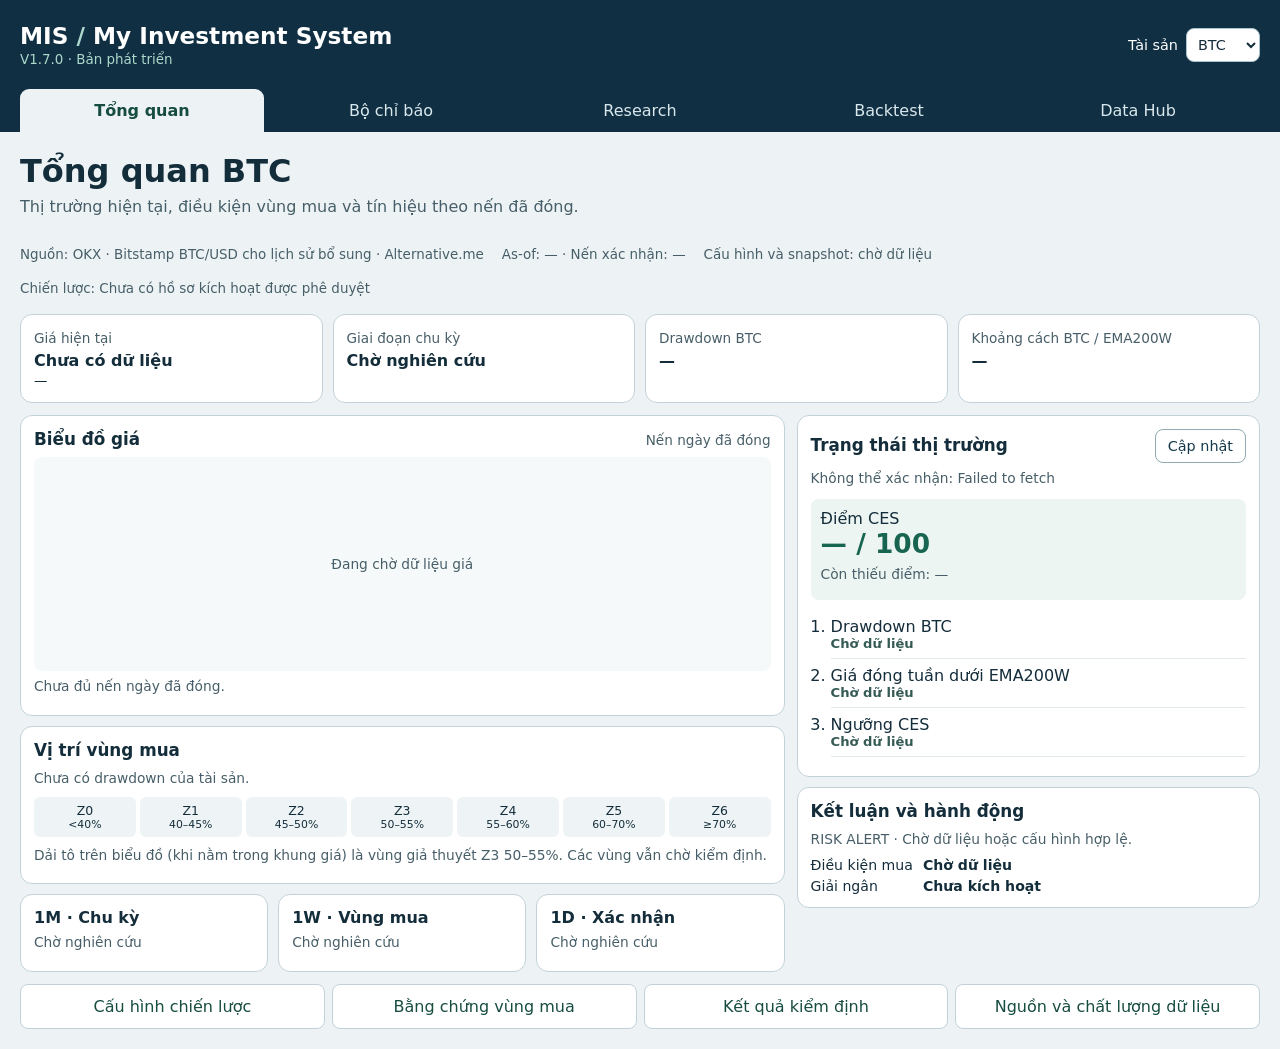
==== index.html @ e34d76cf "Verify shared research snapshot parity and indicator detail rendering" ====
<!doctype html>
<html lang="vi">
<head>
  <meta charset="utf-8">
  <meta name="viewport" content="width=device-width, initial-scale=1">
  <meta name="theme-color" content="#102f43">
  <title>MIS – My Investment System</title>
  <link rel="icon" href="./icon.svg">
  <link rel="manifest" href="./manifest.webmanifest">
  <link rel="stylesheet" href="./mis_workspace.css">
  <script defer src="./ces_engine.js"></script>
  <script defer src="./ces_config.js"></script>
  <script defer src="./ces_dynamic.js"></script>
  <script defer src="./ces_shared.js"></script>
  <script defer src="./ces_auto_core.js"></script>
  <script defer src="./ces_library.js"></script>
  <script defer src="./ces_optimizer_data.js"></script>
  <script defer src="./mis_overview.js"></script>
  <script defer src="./mis_workspace.js"></script>
</head>
<body>
  <header class="header">
    <div class="masthead">
      <div><div class="brand">MIS <span> / </span> My Investment System</div><div class="version">V1.7.0 · Bản phát triển</div></div>
      <label class="asset">Tài sản <select id="workspace-asset" aria-label="Tài sản">
        <option>BTC</option><option>ETH</option><option>BNB</option><option>SOL</option>
        <option>LINK</option><option>AVAX</option><option>SUI</option><option>OKB</option>
      </select></label>
    </div>
    <nav aria-label="Điều hướng chính" id="workspace-nav">
      <a href="#overview">Tổng quan</a><a href="#indicators">Bộ chỉ báo</a>
      <a href="#research">Research</a><a href="#backtest">Backtest</a><a href="#data">Data Hub</a>
    </nav>
  </header>
  <main>
    <div class="section-head">
      <div><h1 id="workspace-title"></h1><p id="workspace-description"></p></div>
      <div id="workspace-tools" aria-label="Công cụ của màn hình"></div>
    </div>
    <section id="workspace-library" aria-label="Thư viện cấu hình" hidden>
      <h2>Cấu hình nghiên cứu</h2>
      <p id="workspace-config"></p>
      <p id="workspace-config-id"></p>
      <h3>Bộ lọc bắt buộc</h3>
      <ul id="workspace-config-gates"></ul>
      <h3>Chỉ báo có trọng số</h3>
      <p id="workspace-weight"></p>
      <table class="indicator-table" id="workspace-indicator-table">
        <thead><tr><th scope="col">Chỉ báo</th><th scope="col">Khung</th><th scope="col">Tham số</th><th scope="col">Trọng số</th><th scope="col">Trạng thái</th></tr></thead>
        <tbody></tbody>
      </table>
      <h3>Ứng viên đối chứng</h3>
      <ul id="workspace-candidates"></ul>
    </section>
    <section id="workspace-overview" aria-label="Theo dõi thị trường">
      <div class="overview-meta">
        <p id="overview-source">Nguồn: OKX · Bitstamp BTC/USD cho lịch sử bổ sung · Alternative.me</p>
        <p id="overview-asof">As-of: — · Nến xác nhận: —</p>
        <p id="overview-identity">Cấu hình và snapshot: chờ dữ liệu</p>
        <p id="overview-approval">Chiến lược: Chưa có hồ sơ kích hoạt được phê duyệt</p>
      </div>
      <div class="overview-metrics" aria-label="Chỉ số thị trường">
        <article><span>Giá hiện tại</span><strong id="overview-price">Chưa có dữ liệu</strong><small id="overview-price-time">—</small></article>
        <article><span>Giai đoạn chu kỳ</span><strong>Chờ nghiên cứu</strong></article>
        <article><span>Drawdown BTC</span><strong id="overview-dd">—</strong></article>
        <article><span id="overview-ema-label">Khoảng cách BTC / EMA200W</span><strong id="overview-ema">—</strong></article>
      </div>
      <div class="overview-layout">
        <div class="overview-column">
          <section class="overview-card" aria-labelledby="chart-title">
            <div class="overview-card-head"><h2 id="chart-title">Biểu đồ giá</h2><span>Nến ngày đã đóng</span></div>
            <div class="overview-plot">
              <canvas id="overview-chart" role="img" aria-label="Biểu đồ giá đóng ngày"></canvas>
              <p id="overview-chart-empty">Đang chờ dữ liệu giá</p>
            </div>
            <p id="overview-chart-range">—</p>
          </section>
          <section class="overview-card" aria-labelledby="zone-title">
            <h2 id="zone-title">Vị trí vùng mua</h2>
            <p id="overview-zone">Chưa có drawdown của tài sản.</p>
            <ol class="overview-zones" aria-label="Các vùng drawdown giả thuyết">
              <li>Z0 <small>&lt;40%</small></li><li>Z1 <small>40–45%</small></li>
              <li>Z2 <small>45–50%</small></li><li>Z3 <small>50–55%</small></li>
              <li>Z4 <small>55–60%</small></li><li>Z5 <small>60–70%</small></li><li>Z6 <small>≥70%</small></li>
            </ol>
            <p>Dải tô trên biểu đồ (khi nằm trong khung giá) là vùng giả thuyết Z3 50–55%. Các vùng vẫn chờ kiểm định.</p>
          </section>
          <section class="overview-frames" aria-label="Nghiên cứu đa khung">
            <article><strong>1M · Chu kỳ</strong><p>Chờ nghiên cứu</p></article>
            <article><strong>1W · Vùng mua</strong><p>Chờ nghiên cứu</p></article>
            <article><strong>1D · Xác nhận</strong><p>Chờ nghiên cứu</p></article>
          </section>
        </div>
        <div class="overview-column">
          <section class="overview-card" aria-labelledby="signal-title">
            <div class="overview-card-head"><h2 id="signal-title">Trạng thái thị trường</h2><button id="overview-refresh" type="button">Cập nhật</button></div>
            <p id="overview-status" role="status">Đang chờ dữ liệu</p>
            <div class="overview-score"><span>Điểm CES</span><strong id="overview-score">— / 100</strong><p id="overview-gap">Còn thiếu điểm: —</p></div>
            <ol id="overview-gates" class="overview-gates">
              <li>Drawdown BTC <strong id="overview-gate-dd">Chờ dữ liệu</strong></li>
              <li>Giá đóng tuần dưới EMA200W <strong id="overview-gate-ema">Chờ dữ liệu</strong></li>
              <li>Ngưỡng CES <strong id="overview-gate-score">Chờ dữ liệu</strong></li>
            </ol>
          </section>
          <section class="overview-card" aria-labelledby="decision-title">
            <h2 id="decision-title">Kết luận và hành động</h2>
            <p id="overview-decision">WAIT · Chờ dữ liệu đã xác nhận.</p>
            <dl class="overview-decision"><dt>Điều kiện mua</dt><dd id="overview-eligibility">Chờ dữ liệu</dd><dt>Giải ngân</dt><dd>Chưa kích hoạt</dd></dl>
          </section>
        </div>
      </div>
      <nav class="overview-evidence" aria-label="Bằng chứng">
        <a href="#indicators">Cấu hình chiến lược</a><a href="#research">Bằng chứng vùng mua</a>
        <a href="#backtest">Kết quả kiểm định</a><a href="#data">Nguồn và chất lượng dữ liệu</a>
      </nav>
    </section>
    <section id="workspace-research" class="overview-card" hidden>
      <h2>Bằng chứng vùng mua</h2>
      <dl class="workspace-summary">
        <div><dt>Số mẫu / chu kỳ độc lập</dt><dd>Chờ nghiên cứu</dd></div>
        <div><dt>Lợi nhuận trung vị 3 / 6 / 12 / 24 tháng</dt><dd>Chờ nghiên cứu</dd></div>
        <div><dt>MAE / thời gian phục hồi</dt><dd>Chờ nghiên cứu</dd></div>
        <div><dt>Ngoài mẫu (OOS)</dt><dd>Chờ kiểm định vùng mua</dd></div>
        <div><dt>1M · 1W · 1D</dt><dd>Chờ nghiên cứu</dd></div>
      </dl>
      <details id="workspace-history"><summary>Chi tiết Historical Research</summary></details>
    </section>
    <section id="workspace-data" class="overview-card" hidden>
      <h2>Độ phủ và chất lượng dữ liệu</h2>
      <dl class="workspace-summary">
        <div><dt>Tài sản đang xem</dt><dd id="data-asset">—</dd></div>
        <div><dt>Nguồn đang kiểm tra</dt><dd id="data-source">—</dd></div>
        <div><dt>Phạm vi nến</dt><dd id="data-range">Chưa có dữ liệu</dd></div>
        <div><dt>Nến cuối UTC</dt><dd id="data-last">Chưa có dữ liệu</dd></div>
        <div><dt>Chất lượng</dt><dd id="data-quality">Chưa kiểm toán</dd></div>
        <div><dt>Warmup EMA200W</dt><dd id="data-warmup">Chưa kiểm tra</dd></div>
      </dl>
    </section>
    <div id="workspace-frames"></div>
    <noscript>Bật JavaScript để sử dụng MIS.</noscript>
  </main>
</body>
</html>
---- mis_workspace.css ----
:root{font:16px system-ui,sans-serif;color:#142d3b;background:#edf3f5;color-scheme:light}
*{box-sizing:border-box}body{margin:0}
.header{background:#102f43;color:#fff;padding:0 max(20px,calc((100vw - 1280px)/2))}
.masthead{display:flex;align-items:center;justify-content:space-between;gap:16px;padding:22px 0}
.brand{font-weight:750;font-size:clamp(1rem,3vw,1.45rem)}.brand span,.version{color:#abd8cb}.version{font-size:.84rem;margin-top:3px}
.asset{display:flex;align-items:center;gap:8px;font-size:.9rem;white-space:nowrap}.asset select{font:inherit;border:1px solid #abc3ce;border-radius:8px;padding:7px;background:#fff;color:#142d3b}
nav{display:grid;grid-template-columns:repeat(5,1fr);gap:5px}
nav a{color:#d9e8ec;padding:12px 4px;text-align:center;text-decoration:none;font-size:clamp(.75rem,2.7vw,1rem);border-radius:9px 9px 0 0}
nav a[aria-current=page]{background:#edf3f5;color:#174c40;font-weight:750}
main{max-width:1320px;margin:auto;padding:20px}
.section-head{display:flex;justify-content:space-between;align-items:flex-end;gap:12px;margin-bottom:16px}
h1{margin:0;font-size:clamp(1.45rem,4vw,2rem)}h2{font-size:1.05rem}p{margin:5px 0;line-height:1.5;color:#475e68}
#workspace-tools{display:flex;gap:6px;flex-wrap:wrap}button{font:inherit;font-size:.9rem;padding:8px 12px;border-radius:8px;border:1px solid #91aab1;background:#fff;color:#14394c;cursor:pointer}
button[aria-pressed=true]{color:#fff;background:#176450;border-color:#176450}
iframe{display:block;width:100%;border:1px solid #c2d2d8;border-radius:14px;background:#fff}
#workspace-library{border:1px solid #c2d2d8;border-radius:14px;background:#fff;padding:16px}
#workspace-candidates{display:grid;grid-template-columns:repeat(auto-fit,minmax(min(100%,220px),1fr));gap:10px}
article{padding:12px;border:1px solid #ccdce0;border-radius:10px;background:#f5f9fa}
[hidden]{display:none!important}:focus-visible{outline:3px solid #dd9a2d;outline-offset:2px}
@media(max-width:600px){main{padding:14px 10px}.header{padding:0 10px}.section-head{align-items:flex-start;flex-direction:column}.asset{gap:4px}}
iframe{min-height:0;vertical-align:top}
#workspace-overview .card{background:#fff;border:1px solid #c2d2d8;border-radius:14px;padding:16px;margin:12px 0}
#workspace-overview .grid{display:grid;grid-template-columns:repeat(auto-fit,minmax(145px,1fr));gap:10px}
#workspace-overview .grid:has(> label[hidden]){display:none}
#workspace-overview .metric{background:#edf3f5;border-radius:10px;padding:12px}
#workspace-overview .metric strong{display:block;font-size:1.35rem}
#workspace-overview .mini{font-size:.85rem;color:#475e68}
#workspace-overview .scroll{overflow-x:auto}
#workspace-overview table{width:100%;min-width:450px;text-align:left;border-collapse:collapse}
#workspace-overview th,#workspace-overview td{padding:8px;border-bottom:1px solid #d5e1e5}
#workspace-overview .feargauge{max-width:280px;text-align:center}
#workspace-overview .feargauge svg{width:100%;height:auto}
#workspace-chart>summary{cursor:pointer;padding:12px 0;font-weight:650}

.overview-meta{display:flex;flex-wrap:wrap;gap:4px 18px;margin-bottom:10px;font-size:.84rem}
.overview-metrics,.overview-frames{display:grid;gap:10px;grid-template-columns:repeat(4,minmax(0,1fr))}
.overview-metrics article,.overview-frames article,.overview-card{background:#fff;border:1px solid #c2d2d8;border-radius:12px;padding:13px}
.overview-metrics span,.overview-card-head span{color:#475e68;font-size:.85rem}.overview-metrics strong{display:block;margin-top:4px}
.overview-layout{display:grid;grid-template-columns:minmax(0,1.65fr) minmax(0,1fr);gap:12px;margin:12px 0}
.overview-column{display:grid;align-content:start;gap:10px;min-width:0}.overview-card h2{margin:0 0 8px}
.overview-card-head{display:flex;justify-content:space-between;align-items:baseline;gap:8px}
.overview-plot{position:relative;height:214px;background:#f5f9fa;border-radius:8px}
.overview-plot canvas{display:block;width:100%;height:100%}
#overview-chart-empty{position:absolute;inset:0;display:grid;place-items:center}
#overview-chart-range,.overview-card p,.overview-frames p{font-size:.86rem}
.overview-zones{display:grid;grid-template-columns:repeat(7,minmax(0,1fr));gap:4px;list-style:none;padding:0;margin:8px 0}
.overview-zones li{background:#eef4f5;border-radius:6px;text-align:center;padding:6px 2px;font-size:.78rem}
.overview-zones small{display:block;font-size:.68rem}
.overview-zones li[aria-current]{background:#176450;color:white}
.overview-frames{grid-template-columns:repeat(3,minmax(0,1fr))}
.overview-score{background:#edf5f2;border-radius:8px;padding:10px;margin:10px 0}
.overview-score strong{display:block;color:#176450;font-size:1.65rem}
.overview-gates{padding-left:20px;margin:6px 0}.overview-gates li{padding:7px 0;border-bottom:1px solid #e2e9eb}
.overview-gates strong{display:block;font-size:.82rem;color:#365b55}
.overview-decision{display:grid;grid-template-columns:auto 1fr;gap:5px 10px;margin:8px 0 0;font-size:.88rem}
.overview-decision dd{margin:0;font-weight:650}
.overview-evidence{display:grid;grid-template-columns:repeat(4,minmax(0,1fr));gap:7px}
.overview-evidence a{border:1px solid #c2d2d8;background:#fff;color:#174c40;border-radius:8px}
@media(max-width:720px){.overview-layout{grid-template-columns:1fr}.overview-metrics,.overview-evidence{grid-template-columns:repeat(2,minmax(0,1fr))}.overview-plot{height:180px}}

.workspace-summary{display:grid;grid-template-columns:repeat(auto-fit,minmax(min(100%,185px),1fr));gap:6px;margin:0 0 12px}
.workspace-summary div{background:#edf3f5;padding:9px;border-radius:8px}
.workspace-summary dt{font-size:.83rem;color:#475e68}.workspace-summary dd{margin:4px 0 0;font-weight:650}
#workspace-history>summary,#workspace-library summary{cursor:pointer;padding:8px 0;font-weight:650}

.indicator-table{width:100%;border-collapse:collapse;text-align:left;table-layout:fixed}
.indicator-table th,.indicator-table td{padding:8px;border-bottom:1px solid #d5e1e5;vertical-align:top;overflow-wrap:anywhere}
.indicator-table th:nth-child(3){width:34%}
.indicator-table details p{font-size:.82rem;overflow-wrap:anywhere}
#workspace-candidates{display:block;padding-left:1.3rem}
#workspace-candidates li{padding:6px 0}
@media(max-width:620px){
  .indicator-table,.indicator-table tbody,.indicator-table tr{display:block}
  .indicator-table thead{position:absolute;width:1px;height:1px;overflow:hidden;clip-path:inset(50%)}
  .indicator-table tr{border-bottom:1px solid #d5e1e5;padding:8px 0}
  .indicator-table td{display:grid;grid-template-columns:90px minmax(0,1fr);gap:8px;padding:3px 0;border:0}
  .indicator-table td::before{content:attr(data-label);color:#475e68;font-size:.8rem}
  .indicator-table td details{grid-column:2}
}
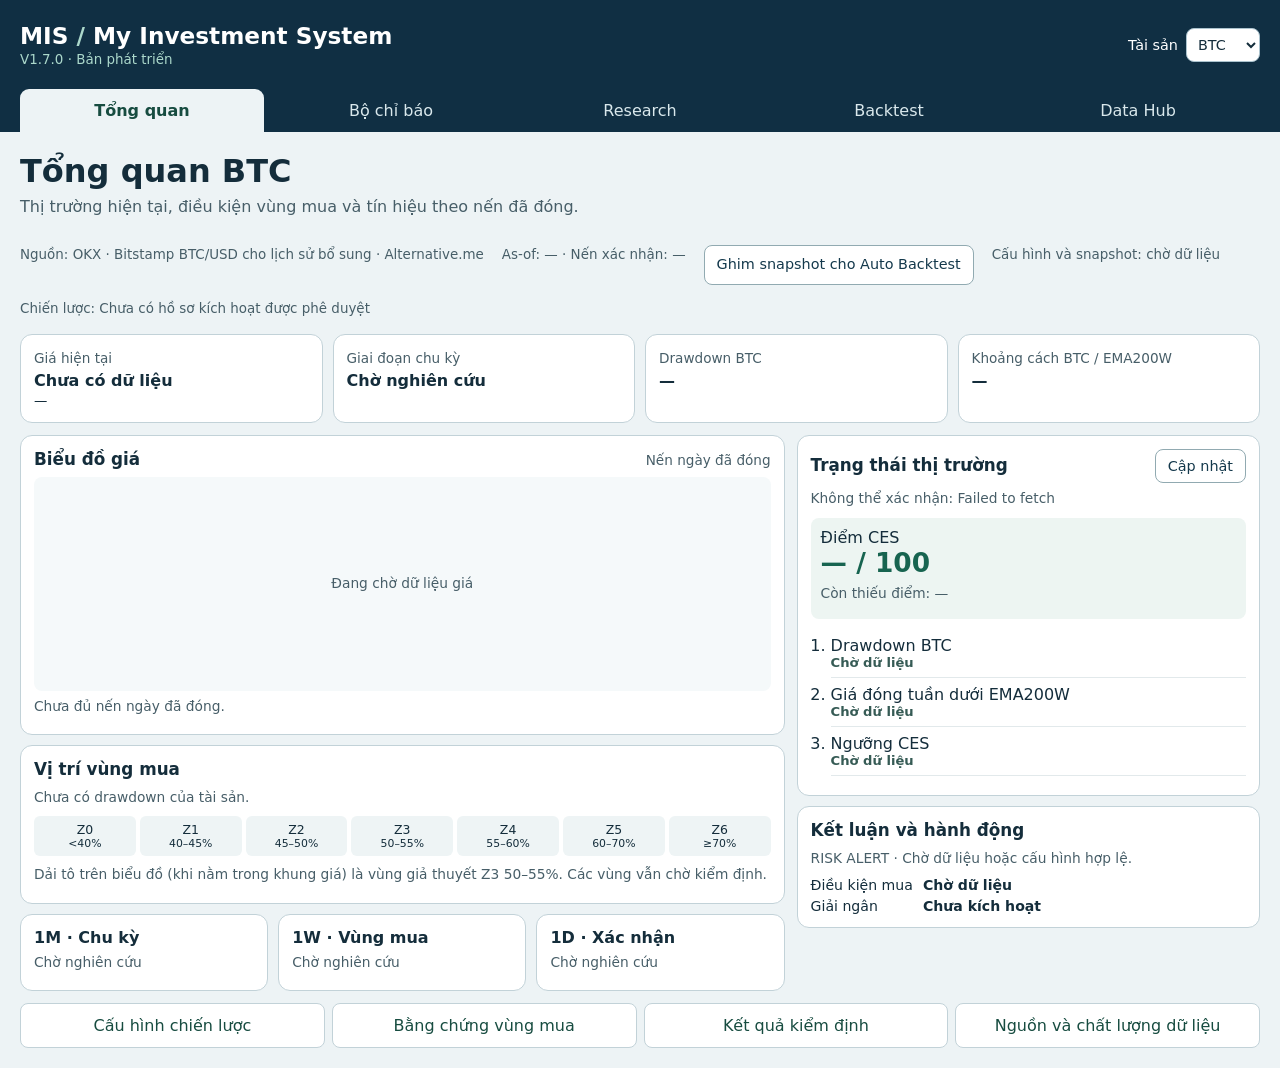
==== commit 49aed033: "Pin reusable research snapshots and isolate CDS output diagnostics" ====
--- a/index.html
+++ b/index.html
@@ -56,6 +56,7 @@
       <div class="overview-meta">
         <p id="overview-source">Nguồn: OKX · Bitstamp BTC/USD cho lịch sử bổ sung · Alternative.me</p>
         <p id="overview-asof">As-of: — · Nến xác nhận: —</p>
+        <p><button id="overview-pin" type="button" disabled>Ghim snapshot cho Auto Backtest</button> <span id="overview-pin-status" role="status"></span></p>
         <p id="overview-identity">Cấu hình và snapshot: chờ dữ liệu</p>
         <p id="overview-approval">Chiến lược: Chưa có hồ sơ kích hoạt được phê duyệt</p>
       </div>
--- a/mis_workspace.css
+++ b/mis_workspace.css
@@ -77,3 +77,6 @@
   .indicator-table td::before{content:attr(data-label);color:#475e68;font-size:.8rem}
   .indicator-table td details{grid-column:2}
 }
+.indicator-table dl{display:grid;gap:4px;margin:5px 0;font-size:.82rem}
+.indicator-table dt{font-weight:650}.indicator-table dd{margin:0 0 5px}
+.indicator-table pre{white-space:pre-wrap;overflow-wrap:anywhere}
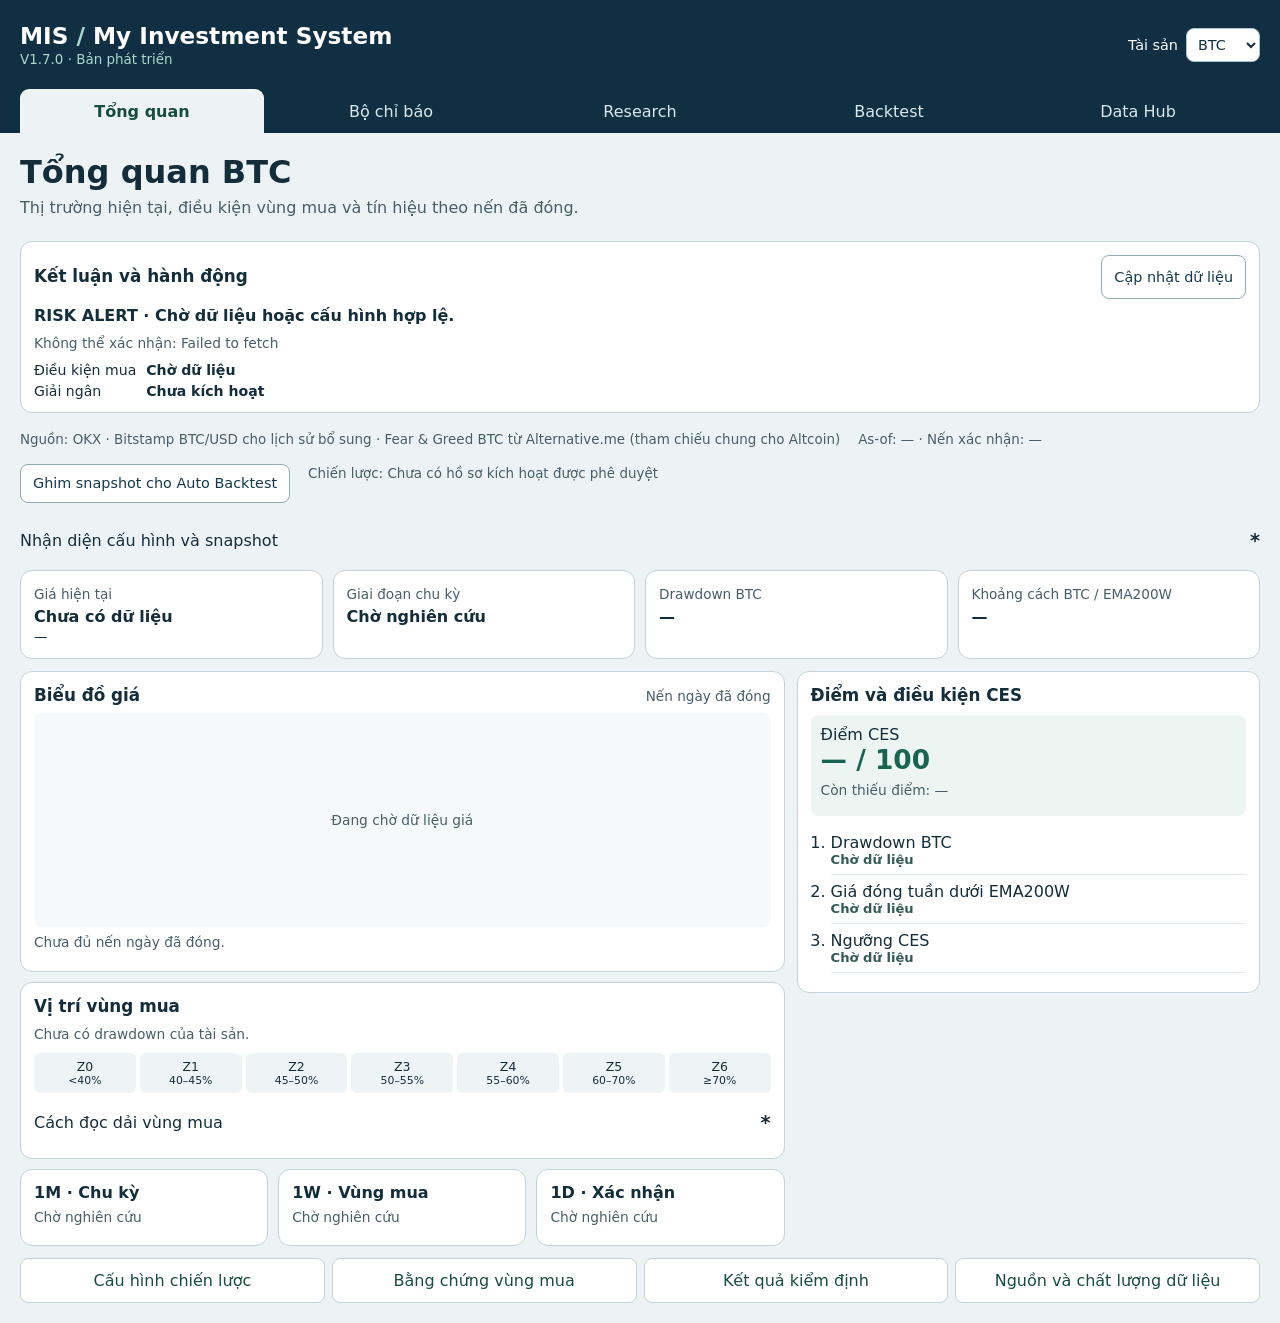
==== commit 2524806f: "Fix workspace disclosures and record QA pilot evidence" ====
--- a/index.html
+++ b/index.html
@@ -53,13 +53,28 @@
       <ul id="workspace-candidates"></ul>
     </section>
     <section id="workspace-overview" aria-label="Theo dõi thị trường">
+      <section class="overview-card overview-action" aria-labelledby="decision-title">
+        <div class="overview-card-head">
+          <h2 id="decision-title">Kết luận và hành động</h2>
+          <button id="overview-refresh" type="button">Cập nhật dữ liệu</button>
+        </div>
+        <p id="overview-decision" role="status">WAIT · Chờ dữ liệu đã xác nhận.</p>
+        <p id="overview-status">Đang chờ dữ liệu</p>
+        <dl class="overview-decision">
+          <dt>Điều kiện mua</dt><dd id="overview-eligibility">Chờ dữ liệu</dd>
+          <dt>Giải ngân</dt><dd>Chưa kích hoạt</dd>
+        </dl>
+      </section>
       <div class="overview-meta">
-        <p id="overview-source">Nguồn: OKX · Bitstamp BTC/USD cho lịch sử bổ sung · Alternative.me</p>
+        <p id="overview-source">Nguồn: OKX · Bitstamp BTC/USD cho lịch sử bổ sung · Fear &amp; Greed BTC từ Alternative.me (tham chiếu chung cho Altcoin)</p>
         <p id="overview-asof">As-of: — · Nến xác nhận: —</p>
         <p><button id="overview-pin" type="button" disabled>Ghim snapshot cho Auto Backtest</button> <span id="overview-pin-status" role="status"></span></p>
-        <p id="overview-identity">Cấu hình và snapshot: chờ dữ liệu</p>
         <p id="overview-approval">Chiến lược: Chưa có hồ sơ kích hoạt được phê duyệt</p>
       </div>
+      <details data-explanation>
+        <summary>Nhận diện cấu hình và snapshot</summary>
+        <p id="overview-identity">Cấu hình và snapshot: chờ dữ liệu</p>
+      </details>
       <div class="overview-metrics" aria-label="Chỉ số thị trường">
         <article><span>Giá hiện tại</span><strong id="overview-price">Chưa có dữ liệu</strong><small id="overview-price-time">—</small></article>
         <article><span>Giai đoạn chu kỳ</span><strong>Chờ nghiên cứu</strong></article>
@@ -84,7 +99,10 @@
               <li>Z2 <small>45–50%</small></li><li>Z3 <small>50–55%</small></li>
               <li>Z4 <small>55–60%</small></li><li>Z5 <small>60–70%</small></li><li>Z6 <small>≥70%</small></li>
             </ol>
-            <p>Dải tô trên biểu đồ (khi nằm trong khung giá) là vùng giả thuyết Z3 50–55%. Các vùng vẫn chờ kiểm định.</p>
+            <details data-explanation>
+              <summary>Cách đọc dải vùng mua</summary>
+              <p>Dải tô trên biểu đồ (khi nằm trong khung giá) là vùng giả thuyết Z3 50–55%. Các vùng vẫn chờ kiểm định.</p>
+            </details>
           </section>
           <section class="overview-frames" aria-label="Nghiên cứu đa khung">
             <article><strong>1M · Chu kỳ</strong><p>Chờ nghiên cứu</p></article>
@@ -94,19 +112,13 @@
         </div>
         <div class="overview-column">
           <section class="overview-card" aria-labelledby="signal-title">
-            <div class="overview-card-head"><h2 id="signal-title">Trạng thái thị trường</h2><button id="overview-refresh" type="button">Cập nhật</button></div>
-            <p id="overview-status" role="status">Đang chờ dữ liệu</p>
+            <h2 id="signal-title">Điểm và điều kiện CES</h2>
             <div class="overview-score"><span>Điểm CES</span><strong id="overview-score">— / 100</strong><p id="overview-gap">Còn thiếu điểm: —</p></div>
             <ol id="overview-gates" class="overview-gates">
               <li>Drawdown BTC <strong id="overview-gate-dd">Chờ dữ liệu</strong></li>
               <li>Giá đóng tuần dưới EMA200W <strong id="overview-gate-ema">Chờ dữ liệu</strong></li>
               <li>Ngưỡng CES <strong id="overview-gate-score">Chờ dữ liệu</strong></li>
             </ol>
-          </section>
-          <section class="overview-card" aria-labelledby="decision-title">
-            <h2 id="decision-title">Kết luận và hành động</h2>
-            <p id="overview-decision">WAIT · Chờ dữ liệu đã xác nhận.</p>
-            <dl class="overview-decision"><dt>Điều kiện mua</dt><dd id="overview-eligibility">Chờ dữ liệu</dd><dt>Giải ngân</dt><dd>Chưa kích hoạt</dd></dl>
           </section>
         </div>
       </div>
@@ -124,7 +136,11 @@
         <div><dt>Ngoài mẫu (OOS)</dt><dd>Chờ kiểm định vùng mua</dd></div>
         <div><dt>1M · 1W · 1D</dt><dd>Chờ nghiên cứu</dd></div>
       </dl>
-      <details id="workspace-history"><summary>Chi tiết Historical Research</summary></details>
+      <details data-explanation>
+        <summary>Phạm vi bằng chứng vùng mua</summary>
+        <p>Các chỉ số vùng mua chờ nghiên cứu. Historical Research kiểm tra ứng viên cố định và có phạm vi kết quả riêng.</p>
+      </details>
+      <details id="workspace-history"><summary>Mở Historical Research</summary></details>
     </section>
     <section id="workspace-data" class="overview-card" hidden>
       <h2>Độ phủ và chất lượng dữ liệu</h2>
--- a/mis_workspace.css
+++ b/mis_workspace.css
@@ -6,6 +6,7 @@
 .asset{display:flex;align-items:center;gap:8px;font-size:.9rem;white-space:nowrap}.asset select{font:inherit;border:1px solid #abc3ce;border-radius:8px;padding:7px;background:#fff;color:#142d3b}
 nav{display:grid;grid-template-columns:repeat(5,1fr);gap:5px}
 nav a{color:#d9e8ec;padding:12px 4px;text-align:center;text-decoration:none;font-size:clamp(.75rem,2.7vw,1rem);border-radius:9px 9px 0 0}
+#workspace-nav a{display:grid;place-items:center;min-height:44px}
 nav a[aria-current=page]{background:#edf3f5;color:#174c40;font-weight:750}
 main{max-width:1320px;margin:auto;padding:20px}
 .section-head{display:flex;justify-content:space-between;align-items:flex-end;gap:12px;margin-bottom:16px}
@@ -80,3 +81,11 @@
 .indicator-table dl{display:grid;gap:4px;margin:5px 0;font-size:.82rem}
 .indicator-table dt{font-weight:650}.indicator-table dd{margin:0 0 5px}
 .indicator-table pre{white-space:pre-wrap;overflow-wrap:anywhere}
+
+.overview-action{margin-bottom:12px}.overview-action #overview-decision{color:#142d3b;font-size:1rem;font-weight:750}
+.overview-action button{min-height:44px;flex-shrink:0}
+.mis-disclosure>summary{display:flex;align-items:center;justify-content:space-between;gap:8px;min-height:44px;cursor:pointer;list-style:none}
+.mis-disclosure>summary::-webkit-details-marker{display:none}
+.mis-disclosure>summary .disclosure-mark{font-size:1.2rem;font-weight:750}
+.mis-disclosure>summary:focus-visible{outline:3px solid #176450;outline-offset:2px}
+#workspace-overview>details[data-explanation]{margin-bottom:8px}
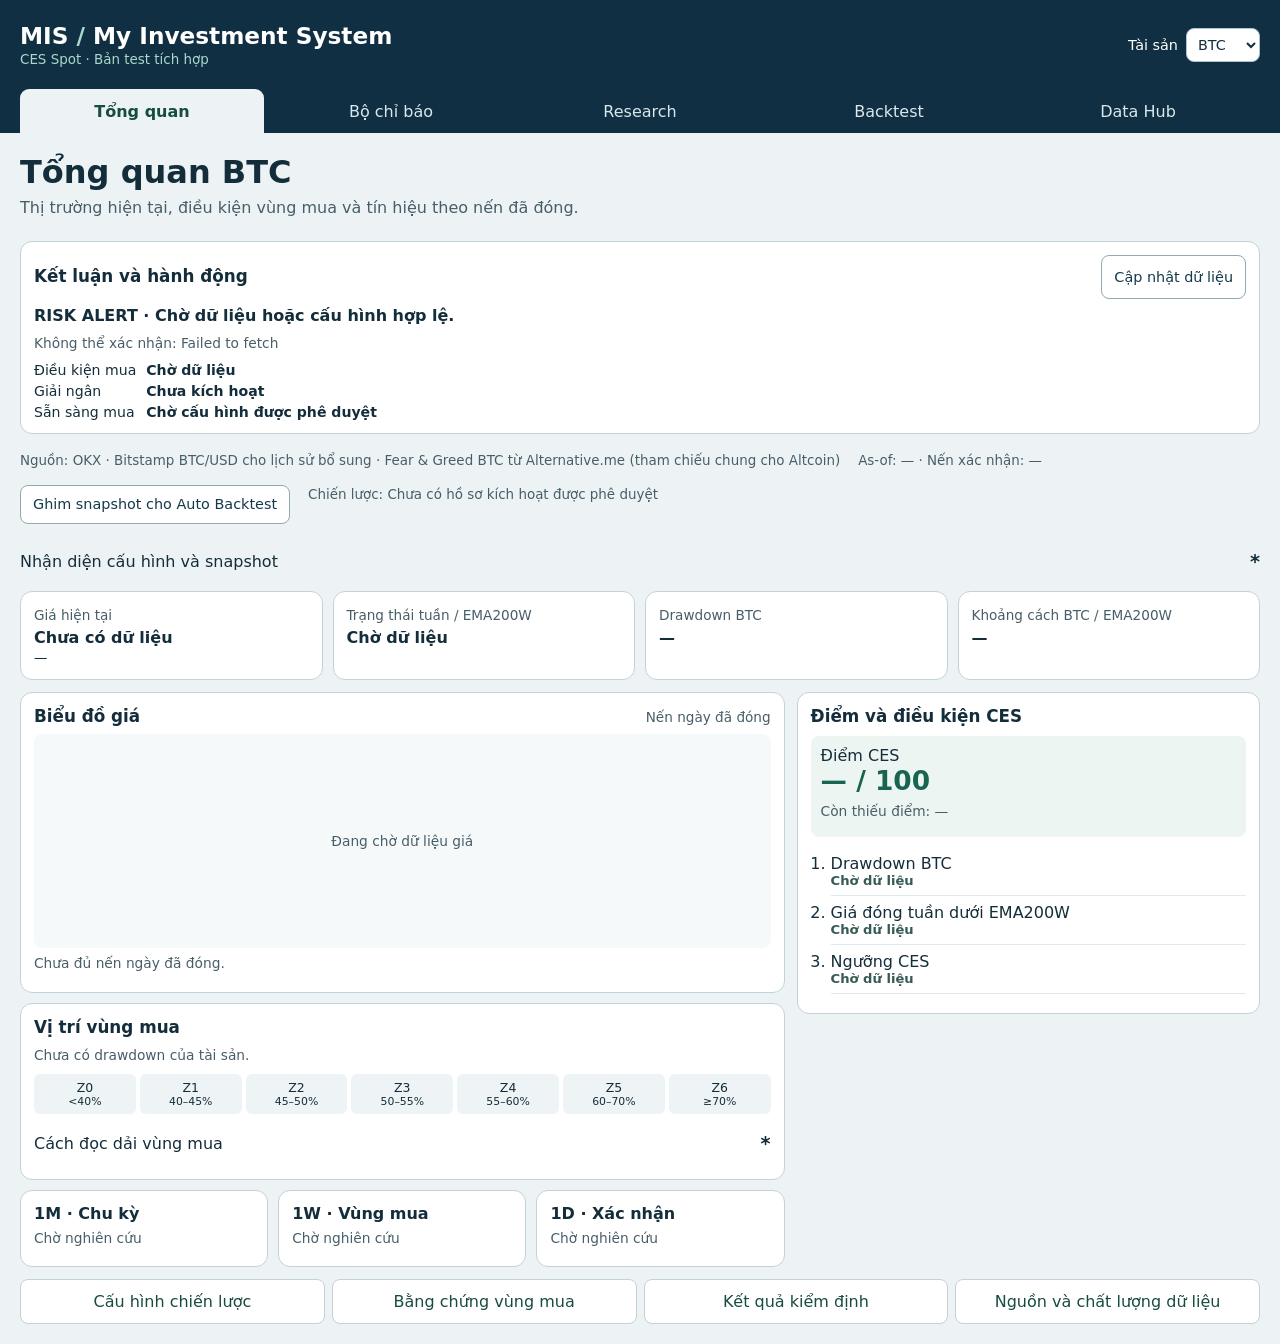
==== commit 32f4ffd8: "Build integrated CES research and paper portfolio test flows" ====
--- a/index.html
+++ b/index.html
@@ -15,13 +15,15 @@
   <script defer src="./ces_auto_core.js"></script>
   <script defer src="./ces_library.js"></script>
   <script defer src="./ces_optimizer_data.js"></script>
+  <script defer src="./mis_research_workspace.js"></script>
   <script defer src="./mis_overview.js"></script>
   <script defer src="./mis_workspace.js"></script>
+  <script defer src="./mis_research_ui.js"></script>
 </head>
 <body>
   <header class="header">
     <div class="masthead">
-      <div><div class="brand">MIS <span> / </span> My Investment System</div><div class="version">V1.7.0 · Bản phát triển</div></div>
+      <div><div class="brand">MIS <span> / </span> My Investment System</div><div class="version">CES Spot · Bản test tích hợp</div></div>
       <label class="asset">Tài sản <select id="workspace-asset" aria-label="Tài sản">
         <option>BTC</option><option>ETH</option><option>BNB</option><option>SOL</option>
         <option>LINK</option><option>AVAX</option><option>SUI</option><option>OKB</option>
@@ -63,6 +65,7 @@
         <dl class="overview-decision">
           <dt>Điều kiện mua</dt><dd id="overview-eligibility">Chờ dữ liệu</dd>
           <dt>Giải ngân</dt><dd>Chưa kích hoạt</dd>
+          <dt>Sẵn sàng mua</dt><dd>Chờ cấu hình được phê duyệt</dd>
         </dl>
       </section>
       <div class="overview-meta">
@@ -77,7 +80,7 @@
       </details>
       <div class="overview-metrics" aria-label="Chỉ số thị trường">
         <article><span>Giá hiện tại</span><strong id="overview-price">Chưa có dữ liệu</strong><small id="overview-price-time">—</small></article>
-        <article><span>Giai đoạn chu kỳ</span><strong>Chờ nghiên cứu</strong></article>
+        <article><span>Trạng thái tuần / EMA200W</span><strong id="overview-cycle">Chờ dữ liệu</strong></article>
         <article><span>Drawdown BTC</span><strong id="overview-dd">—</strong></article>
         <article><span id="overview-ema-label">Khoảng cách BTC / EMA200W</span><strong id="overview-ema">—</strong></article>
       </div>
@@ -129,18 +132,63 @@
     </section>
     <section id="workspace-research" class="overview-card" hidden>
       <h2>Bằng chứng vùng mua</h2>
-      <dl class="workspace-summary">
-        <div><dt>Số mẫu / chu kỳ độc lập</dt><dd>Chờ nghiên cứu</dd></div>
-        <div><dt>Lợi nhuận trung vị 3 / 6 / 12 / 24 tháng</dt><dd>Chờ nghiên cứu</dd></div>
-        <div><dt>MAE / thời gian phục hồi</dt><dd>Chờ nghiên cứu</dd></div>
-        <div><dt>Ngoài mẫu (OOS)</dt><dd>Chờ kiểm định vùng mua</dd></div>
-        <div><dt>1M · 1W · 1D</dt><dd>Chờ nghiên cứu</dd></div>
-      </dl>
+      <p>Nghiên cứu vùng giả thuyết từ snapshot đã ghim tại Tổng quan.</p>
+      <div class="research-fields">
+        <label>Cấu hình thử <select id="research-config"><option value="">Cấu hình hiện tại</option><option>RA01</option><option>RA02</option><option>RA03</option><option>SMA01</option></select></label>
+        <label>Phí nghiên cứu (%) <input id="research-fee" type="number" min="0" max="10" step="0.01" value="0.1" required></label>
+        <label>Trượt giá nghiên cứu (%) <input id="research-slip" type="number" min="0" max="10" step="0.01" value="0.05" required></label>
+      </div>
+      <button id="research-run" type="button">Chạy nghiên cứu</button>
+      <button id="research-download" type="button" disabled>Tải hồ sơ nghiên cứu</button>
+      <p id="research-status" role="status">Chờ kiểm định vùng mua.</p>
+      <p id="research-risk" role="status"></p>
+      <p id="research-context"></p>
       <details data-explanation>
-        <summary>Phạm vi bằng chứng vùng mua</summary>
-        <p>Các chỉ số vùng mua chờ nghiên cứu. Historical Research kiểm tra ứng viên cố định và có phạm vi kết quả riêng.</p>
+        <summary>Phương pháp và phạm vi</summary>
+        <p>Mẫu là một lần chuyển vùng tại giá đóng ngày. Chỉ tính kỳ nắm giữ đủ dữ liệu trong phân đoạn.
+          Số đỉnh tham chiếu chỉ là chỉ dấu độ đa dạng, các mẫu có thể chồng lấp. Lợi nhuận vùng là biến động giá, chưa tính chi phí và không phải kết quả giao dịch.
+          Hồi phục tính từ đáy trong kỳ đến ngày đóng ở giá mẫu trở lên. IS/OOS tách 70/30 theo thời gian, không tối ưu trên OOS.
+          A/B dùng cùng tín hiệu và mặc định của Auto; kết quả gồm benchmark mua-giữ chưa tính chi phí.
+          Walk-forward và kiểm định nhiều chu kỳ độc lập đang chờ.</p>
       </details>
+      <div class="research-scroll" tabindex="0" aria-label="Thống kê vùng mua">
+        <table id="research-zones"><thead><tr><th>Mẫu</th><th>Vùng</th><th>Ngày giữ</th><th>Mẫu đủ/tổng</th><th>Đỉnh tham chiếu</th><th>ROI trung vị %</th><th>MAE trung vị %</th><th>Ngày hồi phục</th><th>Số hồi phục</th></tr></thead><tbody></tbody></table>
+      </div>
+      <h3>Đóng góp chỉ báo</h3>
+      <p id="research-indicators"></p>
+      <h3>So sánh CES-A / CES-B</h3>
+      <div class="research-scroll" tabindex="0" aria-label="Kết quả A/B">
+        <table id="research-robustness"><thead><tr><th>Kịch bản</th><th>Mẫu</th><th>CES</th><th>Trạng thái</th><th>Tuần đủ/tổng</th><th>ROI %</th><th>CAGR %</th><th>MDD %</th><th>MAE %</th><th>Calmar</th><th>Benchmark %</th></tr></thead><tbody></tbody></table>
+      </div>
       <details id="workspace-history"><summary>Mở Historical Research</summary></details>
+      <section aria-labelledby="paper-heading">
+        <h2 id="paper-heading">Paper Trading và danh mục mô phỏng</h2>
+        <p>Nhập lượt mô phỏng thủ công cho mã đang chọn, tại giá đóng của snapshot đã ghim. Đây là lượt thủ công trên dữ liệu đã chốt, không dùng để đánh giá khớp Live. Nhật ký quan sát Live và đối chiếu Backtest đang chờ.</p>
+        <div class="research-fields">
+          <label>Vốn đầu <input id="paper-capital" type="number" min="1" max="1000000000" step="any" value="10000" required></label>
+          <button id="paper-start" type="button" disabled>Tạo sổ mô phỏng</button>
+        </div>
+        <p id="paper-balance"></p>
+        <div class="research-fields">
+          <label>Chiều mô phỏng <select id="paper-side"><option value="BUY">Mua</option><option value="SELL">Bán</option></select></label>
+          <label><span id="paper-amount-label">Tiền mô phỏng chi (gồm phí)</span> <input id="paper-amount" type="number" min="0.00000001" max="1000000000" step="any" required></label>
+          <label>Phí (%) <input id="paper-fee" type="number" min="0" max="10" step="0.01" value="0.1" required></label>
+          <label>Trượt giá (%) <input id="paper-slip" type="number" min="0" max="10" step="0.01" value="0.05" required></label>
+          <button id="paper-record" type="button" disabled>Ghi lượt mô phỏng</button>
+        </div>
+        <p id="paper-status" role="status"></p>
+        <p id="paper-equity"></p>
+        <button id="paper-download" type="button" disabled>Tải sổ mô phỏng</button>
+        <div class="research-scroll" tabindex="0" aria-label="Vị thế mô phỏng">
+          <table id="paper-positions"><thead><tr><th>Mã</th><th>Số lượng</th><th>Giá vốn</th><th>Giá vốn bình quân</th></tr></thead><tbody></tbody></table>
+        </div>
+        <details data-explanation>
+          <summary>20 lượt mô phỏng gần nhất</summary>
+          <div class="research-scroll" tabindex="0" aria-label="Nhật ký mô phỏng">
+            <table id="paper-fills"><thead><tr><th>Ngày UTC</th><th>Mã</th><th>Chiều</th><th>Số lượng</th><th>Giá mô phỏng</th><th>Phí</th><th>Snapshot</th></tr></thead><tbody></tbody></table>
+          </div>
+        </details>
+      </section>
     </section>
     <section id="workspace-data" class="overview-card" hidden>
       <h2>Độ phủ và chất lượng dữ liệu</h2>
--- a/mis_workspace.css
+++ b/mis_workspace.css
@@ -89,3 +89,12 @@
 .mis-disclosure>summary .disclosure-mark{font-size:1.2rem;font-weight:750}
 .mis-disclosure>summary:focus-visible{outline:3px solid #176450;outline-offset:2px}
 #workspace-overview>details[data-explanation]{margin-bottom:8px}
+
+.research-fields{display:flex;flex-wrap:wrap;align-items:end;gap:8px;margin:10px 0}
+.research-fields label{display:grid;gap:4px;font-size:.875rem}
+.research-fields input,.research-fields select{font:inherit;color:inherit;max-width:100%;min-height:40px;padding:6px;border:1px solid #91aab1;border-radius:8px}
+.research-scroll{max-width:100%;overflow-x:auto;margin:8px 0}
+.research-scroll table{border-collapse:collapse;width:100%;white-space:nowrap;text-align:right;font-size:.85rem}
+.research-scroll th,.research-scroll td{padding:6px;border-bottom:1px solid #d5e1e5}
+.research-scroll th:first-child,.research-scroll td:first-child{text-align:left}
+#research-risk:not(:empty){font-weight:700;color:#8a321c}
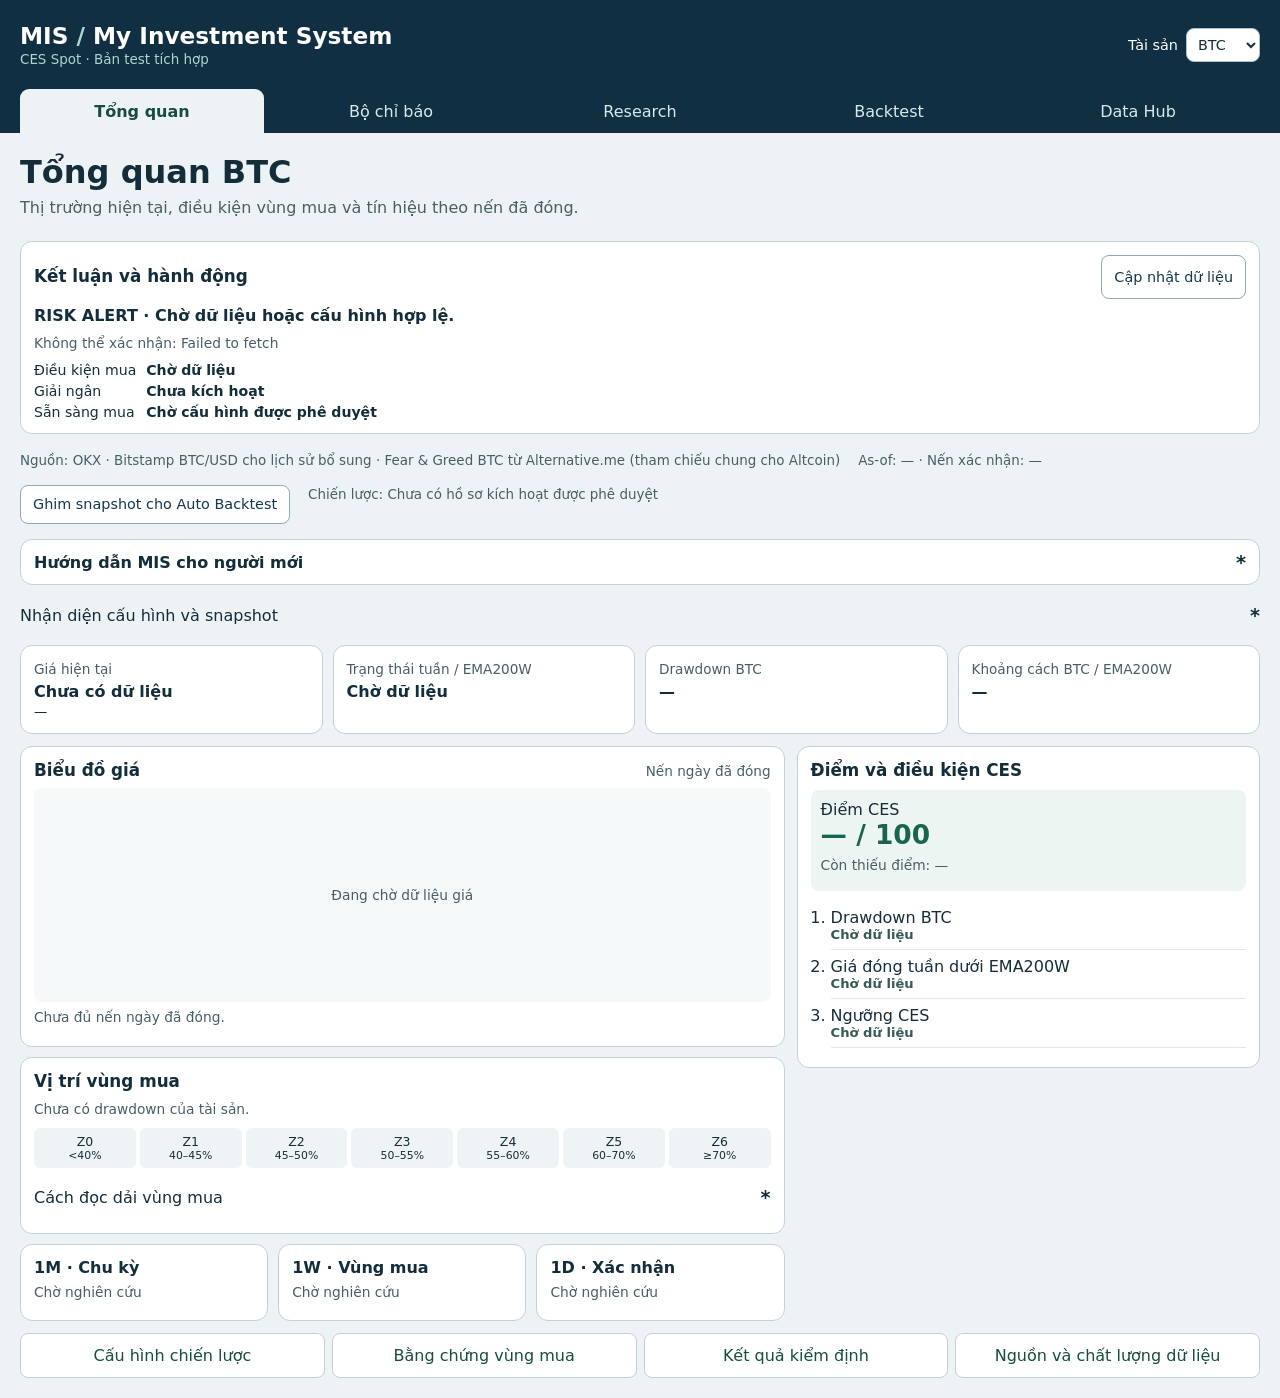
==== commit c15f1c11: "Add accessible Vietnamese beginner guide to MIS Overview" ====
--- a/index.html
+++ b/index.html
@@ -74,6 +74,42 @@
         <p><button id="overview-pin" type="button" disabled>Ghim snapshot cho Auto Backtest</button> <span id="overview-pin-status" role="status"></span></p>
         <p id="overview-approval">Chiến lược: Chưa có hồ sơ kích hoạt được phê duyệt</p>
       </div>
+      <details id="workspace-beginner-guide" class="overview-card" data-explanation>
+        <summary>Hướng dẫn MIS cho người mới</summary>
+        <h2>Từ dữ liệu đến quyết định</h2>
+        <ol>
+          <li><strong>Data Hub:</strong> Chọn tài sản ở đầu trang. Kiểm tra nguồn, phạm vi, nến đóng cuối theo UTC, chất lượng và số nến tuần cần để tính EMA200W. Nếu dữ liệu thiếu, cũ hoặc lỗi, dừng ở bước kiểm tra.</li>
+          <li><strong>Tổng quan và Bộ chỉ báo:</strong> Đọc theo thứ tự 1M (bối cảnh chu kỳ), 1W (vùng mua và điều kiện tuần), 1D (tìm xác nhận theo nến ngày). Ba mục nghiên cứu này đang chờ. Bộ lọc hiện tại yêu cầu drawdown BTC tại mốc tuần đạt ngưỡng và giá đóng tuần của tài sản đang chọn dưới EMA200W của tài sản đó. Dải vùng mua giả thuyết trên biểu đồ dựa vào giá đóng ngày của tài sản. Xem điểm CES ở Tổng quan, cấu hình và trọng số ở Bộ chỉ báo.</li>
+          <li><strong>Research:</strong> Chọn <strong>Ghim snapshot cho Auto Backtest</strong> ở Tổng quan để lưu bản chụp dữ liệu, rồi chạy nghiên cứu. Đọc số mẫu, mức giảm bất lợi trong kỳ (MAE), thời gian hồi phục và giới hạn dữ liệu.</li>
+          <li><strong>Backtest:</strong> Mở <strong>Auto Backtest</strong> và dùng cùng snapshot khi so sánh cấu hình. Xem phí, trượt giá, số giao dịch, mức sụt giảm lớn nhất (MDD) và kết quả ngoài mẫu (OOS). Kiểm tra trạng thái khi không có giao dịch.</li>
+          <li><strong>Quyết định:</strong> Kiểm tra dữ liệu mới, mọi bộ lọc bắt buộc và hồ sơ phê duyệt của đúng cấu hình trước khi cân nhắc mua. Khi còn thiếu điều kiện, tiếp tục theo dõi.</li>
+          <li><strong>Rà soát:</strong> Ghi snapshot, mã cấu hình, lý do, rủi ro và điều kiện khiến bạn xem lại quyết định.</li>
+        </ol>
+        <h2>Cách đọc trạng thái Tổng quan</h2>
+        <ul>
+          <li><strong>WAIT:</strong> Đang chờ dữ liệu xác nhận hoặc điều kiện CES chưa đạt.</li>
+          <li><strong>WATCH:</strong> Điều kiện nghiên cứu đã đạt và đang chờ phê duyệt, hoặc tài sản đã vào vùng giả thuyết, các bộ lọc bắt buộc đã đạt nhưng điểm CES còn thiếu. Đọc lý do kèm theo.</li>
+          <li><strong>RISK ALERT:</strong> Dữ liệu nến cũ, thiếu xác nhận hoặc chưa thể xác nhận dữ liệu hay cấu hình hợp lệ. Xem trạng thái cập nhật trước khi đánh giá lại.</li>
+        </ul>
+        <h2>Việc cần làm theo lịch</h2>
+        <ul>
+          <li><strong>Hằng ngày:</strong> Chọn <strong>Cập nhật dữ liệu</strong> ở Tổng quan, kiểm tra độ mới và trạng thái, rồi ghi lại thay đổi đáng chú ý.</li>
+          <li><strong>Hằng tuần:</strong> Sau khi nến tuần đóng, rà lại điều kiện và vùng mua, rồi lưu snapshot nếu cần kiểm định.</li>
+          <li><strong>Hằng tháng:</strong> Rà bối cảnh chu kỳ, bằng chứng ngoài mẫu và nhật ký quyết định.</li>
+        </ul>
+        <h2>Kiểm tra trước khi cân nhắc mua</h2>
+        <ul>
+          <li>Đúng tài sản, đúng snapshot, dữ liệu đủ và mới?</li>
+          <li>Các bộ lọc bắt buộc và ngưỡng CES đều đạt?</li>
+          <li>Có bằng chứng ngoài mẫu và hồ sơ phê duyệt cho đúng cấu hình?</li>
+          <li>Đã xác định mức vốn, mức lỗ chấp nhận được và điều kiện thoát?</li>
+        </ul>
+        <h2>Những gì bản hiện tại hỗ trợ</h2>
+        <p><strong>Theo dõi thị trường (Live):</strong> Tổng quan có nút cập nhật giá và dữ liệu nến đã xác nhận. Giải ngân chưa kích hoạt, hồ sơ kích hoạt còn chờ phê duyệt.</p>
+        <p><strong>Research và Backtest:</strong> Kiểm tra giả thuyết và mô phỏng theo dữ liệu lịch sử. Kết quả nghiên cứu không bảo đảm lợi nhuận. Phê duyệt và kích hoạt là bước riêng.</p>
+        <p><strong>Paper Trading:</strong> Ghi mua/bán mô phỏng thủ công tại giá đóng của snapshot đã ghim trong Research. Nhật ký quan sát Live và đối chiếu Backtest đang chờ.</p>
+        <p>Theo dõi và mô phỏng không thực hiện giao dịch thật hay tự động kích hoạt chiến lược.</p>
+      </details>
       <details data-explanation>
         <summary>Nhận diện cấu hình và snapshot</summary>
         <p id="overview-identity">Cấu hình và snapshot: chờ dữ liệu</p>
@@ -134,7 +170,7 @@
       <h2>Bằng chứng vùng mua</h2>
       <p>Nghiên cứu vùng giả thuyết từ snapshot đã ghim tại Tổng quan.</p>
       <div class="research-fields">
-        <label>Cấu hình thử <select id="research-config"><option value="">Cấu hình hiện tại</option><option>RA01</option><option>RA02</option><option>RA03</option><option>SMA01</option></select></label>
+        <label>Cấu hình thử <select id="research-config"><option value="">Cấu hình hiện tại</option><option>RA01</option><option>RA02</option><option>RA03</option><option>SMA01</option><option>A04</option></select></label>
         <label>Phí nghiên cứu (%) <input id="research-fee" type="number" min="0" max="10" step="0.01" value="0.1" required></label>
         <label>Trượt giá nghiên cứu (%) <input id="research-slip" type="number" min="0" max="10" step="0.01" value="0.05" required></label>
       </div>
@@ -149,21 +185,27 @@
           Số đỉnh tham chiếu chỉ là chỉ dấu độ đa dạng, các mẫu có thể chồng lấp. Lợi nhuận vùng là biến động giá, chưa tính chi phí và không phải kết quả giao dịch.
           Hồi phục tính từ đáy trong kỳ đến ngày đóng ở giá mẫu trở lên. IS/OOS tách 70/30 theo thời gian, không tối ưu trên OOS.
           A/B dùng cùng tín hiệu và mặc định của Auto; kết quả gồm benchmark mua-giữ chưa tính chi phí.
-          Walk-forward và kiểm định nhiều chu kỳ độc lập đang chờ.</p>
+          Các năm UTC trọn vẹn chạy riêng với vốn đặt lại. Chúng là phân đoạn lịch, không đại diện chu kỳ thị trường độc lập. Walk-forward đang chờ.</p>
       </details>
       <div class="research-scroll" tabindex="0" aria-label="Thống kê vùng mua">
         <table id="research-zones"><thead><tr><th>Mẫu</th><th>Vùng</th><th>Ngày giữ</th><th>Mẫu đủ/tổng</th><th>Đỉnh tham chiếu</th><th>ROI trung vị %</th><th>MAE trung vị %</th><th>Ngày hồi phục</th><th>Số hồi phục</th></tr></thead><tbody></tbody></table>
       </div>
       <h3>Đóng góp chỉ báo</h3>
       <p id="research-indicators"></p>
+      <details data-explanation>
+        <summary>Các lần bỏ chỉ báo và thay tham số</summary>
+        <div class="research-scroll" tabindex="0" aria-label="Các lần thử độ nhạy">
+          <table id="research-variants"><thead><tr><th>Lần thử</th><th>Thay đổi so với gốc</th><th>Tuần qua gate</th></tr></thead><tbody></tbody></table>
+        </div>
+      </details>
       <h3>So sánh CES-A / CES-B</h3>
       <div class="research-scroll" tabindex="0" aria-label="Kết quả A/B">
-        <table id="research-robustness"><thead><tr><th>Kịch bản</th><th>Mẫu</th><th>CES</th><th>Trạng thái</th><th>Tuần đủ/tổng</th><th>ROI %</th><th>CAGR %</th><th>MDD %</th><th>MAE %</th><th>Calmar</th><th>Benchmark %</th></tr></thead><tbody></tbody></table>
+        <table id="research-robustness"><thead><tr><th>Kịch bản</th><th>Mẫu</th><th>Ngày đầu UTC</th><th>Ngày cuối UTC</th><th>CES</th><th>Trạng thái</th><th>Tuần đủ/tổng</th><th>ROI %</th><th>CAGR %</th><th>MDD %</th><th>MAE %</th><th>Calmar</th><th>Benchmark %</th></tr></thead><tbody></tbody></table>
       </div>
       <details id="workspace-history"><summary>Mở Historical Research</summary></details>
       <section aria-labelledby="paper-heading">
         <h2 id="paper-heading">Paper Trading và danh mục mô phỏng</h2>
-        <p>Nhập lượt mô phỏng thủ công cho mã đang chọn, tại giá đóng của snapshot đã ghim. Đây là lượt thủ công trên dữ liệu đã chốt, không dùng để đánh giá khớp Live. Nhật ký quan sát Live và đối chiếu Backtest đang chờ.</p>
+        <p>Nhập lượt mô phỏng thủ công cho mã đang chọn, tại giá đóng của snapshot đã ghim. Đây là lượt thủ công tại giá đóng đã biết, không dùng để đánh giá khớp Live. Nhật ký quan sát Live và đối chiếu Backtest đang chờ.</p>
         <div class="research-fields">
           <label>Vốn đầu <input id="paper-capital" type="number" min="1" max="1000000000" step="any" value="10000" required></label>
           <button id="paper-start" type="button" disabled>Tạo sổ mô phỏng</button>
@@ -199,6 +241,7 @@
         <div><dt>Nến cuối UTC</dt><dd id="data-last">Chưa có dữ liệu</dd></div>
         <div><dt>Chất lượng</dt><dd id="data-quality">Chưa kiểm toán</dd></div>
         <div><dt>Warmup EMA200W</dt><dd id="data-warmup">Chưa kiểm tra</dd></div>
+        <div><dt>Snapshot nghiên cứu đã ghim</dt><dd id="data-pinned">Chưa có snapshot</dd></div>
       </dl>
     </section>
     <div id="workspace-frames"></div>
--- a/mis_workspace.css
+++ b/mis_workspace.css
@@ -89,6 +89,12 @@
 .mis-disclosure>summary .disclosure-mark{font-size:1.2rem;font-weight:750}
 .mis-disclosure>summary:focus-visible{outline:3px solid #176450;outline-offset:2px}
 #workspace-overview>details[data-explanation]{margin-bottom:8px}
+#workspace-beginner-guide{padding-block:0}
+#workspace-beginner-guide>summary{font-weight:700}
+#workspace-beginner-guide[open]{padding-bottom:12px}
+#workspace-beginner-guide h2{margin:12px 0 4px}
+#workspace-beginner-guide :is(ol,ul){padding-inline-start:1.4rem;margin:0}
+#workspace-beginner-guide li{margin-block:4px;font-size:.9rem;line-height:1.45}
 
 .research-fields{display:flex;flex-wrap:wrap;align-items:end;gap:8px;margin:10px 0}
 .research-fields label{display:grid;gap:4px;font-size:.875rem}
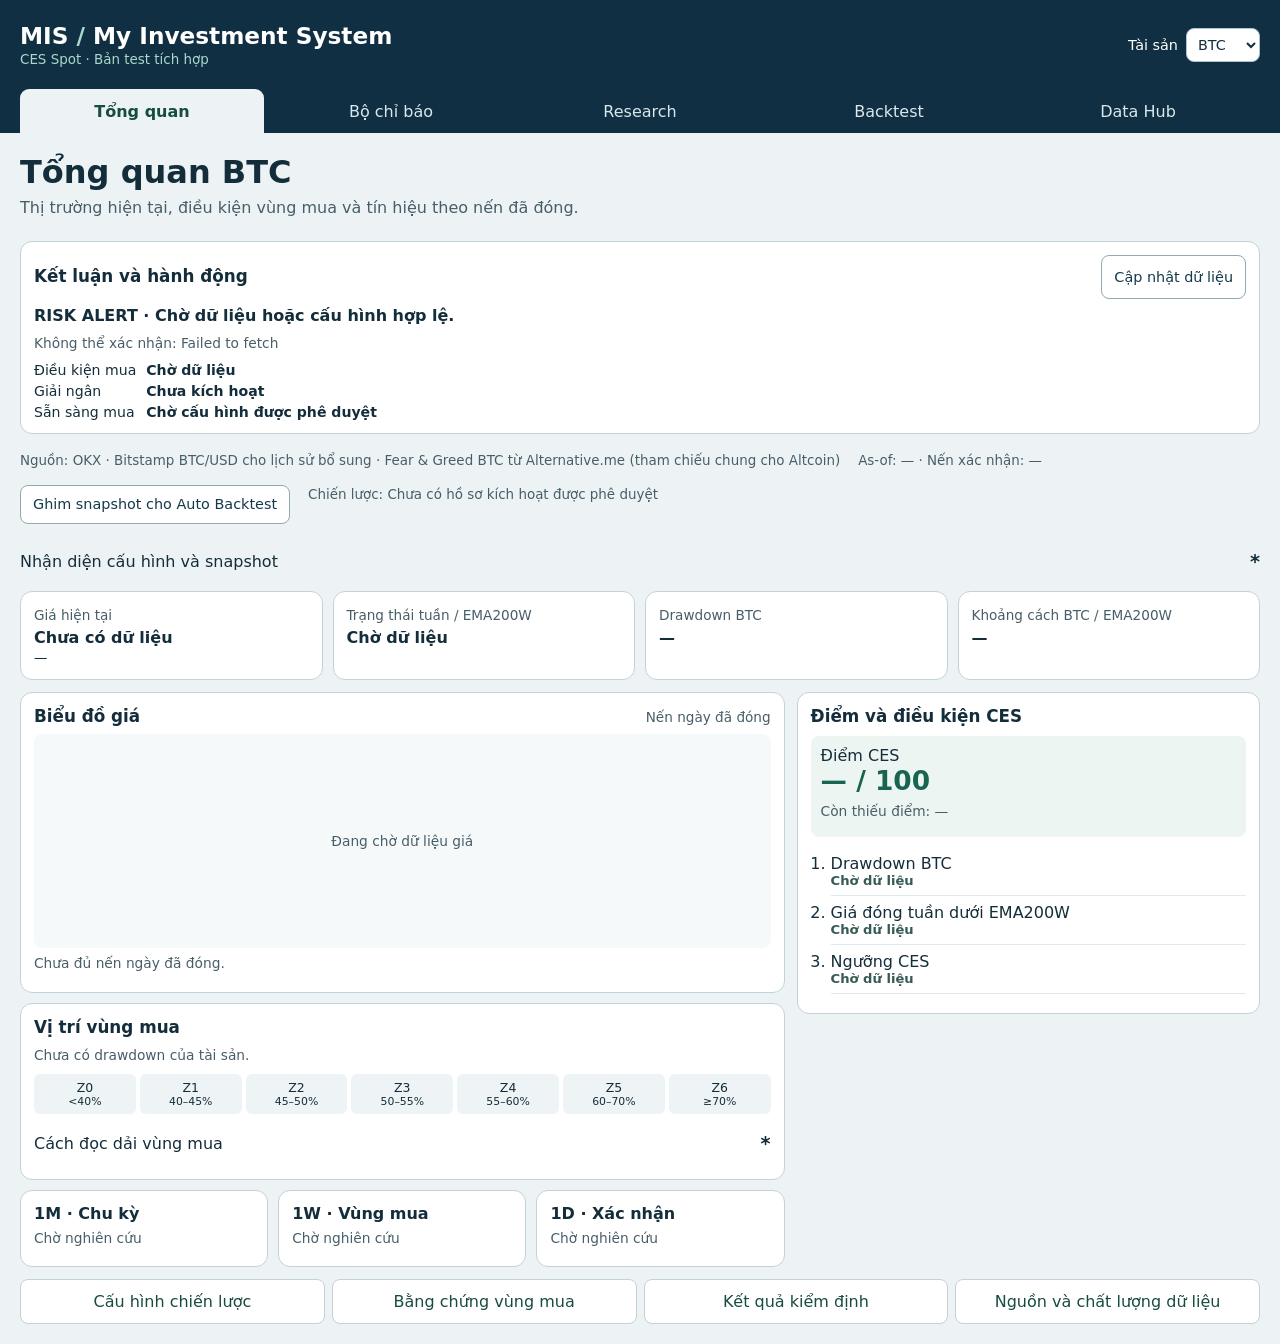
==== commit 5a2f9dbf: "Archive MIS Research Close REV2 and verify Engine differences" ====
--- a/index.html
+++ b/index.html
@@ -19,6 +19,7 @@
   <script defer src="./mis_overview.js"></script>
   <script defer src="./mis_workspace.js"></script>
   <script defer src="./mis_research_ui.js"></script>
+  <script defer src="./mis_glossary.js"></script>
 </head>
 <body>
   <header class="header">
@@ -74,42 +75,6 @@
         <p><button id="overview-pin" type="button" disabled>Ghim snapshot cho Auto Backtest</button> <span id="overview-pin-status" role="status"></span></p>
         <p id="overview-approval">Chiến lược: Chưa có hồ sơ kích hoạt được phê duyệt</p>
       </div>
-      <details id="workspace-beginner-guide" class="overview-card" data-explanation>
-        <summary>Hướng dẫn MIS cho người mới</summary>
-        <h2>Từ dữ liệu đến quyết định</h2>
-        <ol>
-          <li><strong>Data Hub:</strong> Chọn tài sản ở đầu trang. Kiểm tra nguồn, phạm vi, nến đóng cuối theo UTC, chất lượng và số nến tuần cần để tính EMA200W. Nếu dữ liệu thiếu, cũ hoặc lỗi, dừng ở bước kiểm tra.</li>
-          <li><strong>Tổng quan và Bộ chỉ báo:</strong> Đọc theo thứ tự 1M (bối cảnh chu kỳ), 1W (vùng mua và điều kiện tuần), 1D (tìm xác nhận theo nến ngày). Ba mục nghiên cứu này đang chờ. Bộ lọc hiện tại yêu cầu drawdown BTC tại mốc tuần đạt ngưỡng và giá đóng tuần của tài sản đang chọn dưới EMA200W của tài sản đó. Dải vùng mua giả thuyết trên biểu đồ dựa vào giá đóng ngày của tài sản. Xem điểm CES ở Tổng quan, cấu hình và trọng số ở Bộ chỉ báo.</li>
-          <li><strong>Research:</strong> Chọn <strong>Ghim snapshot cho Auto Backtest</strong> ở Tổng quan để lưu bản chụp dữ liệu, rồi chạy nghiên cứu. Đọc số mẫu, mức giảm bất lợi trong kỳ (MAE), thời gian hồi phục và giới hạn dữ liệu.</li>
-          <li><strong>Backtest:</strong> Mở <strong>Auto Backtest</strong> và dùng cùng snapshot khi so sánh cấu hình. Xem phí, trượt giá, số giao dịch, mức sụt giảm lớn nhất (MDD) và kết quả ngoài mẫu (OOS). Kiểm tra trạng thái khi không có giao dịch.</li>
-          <li><strong>Quyết định:</strong> Kiểm tra dữ liệu mới, mọi bộ lọc bắt buộc và hồ sơ phê duyệt của đúng cấu hình trước khi cân nhắc mua. Khi còn thiếu điều kiện, tiếp tục theo dõi.</li>
-          <li><strong>Rà soát:</strong> Ghi snapshot, mã cấu hình, lý do, rủi ro và điều kiện khiến bạn xem lại quyết định.</li>
-        </ol>
-        <h2>Cách đọc trạng thái Tổng quan</h2>
-        <ul>
-          <li><strong>WAIT:</strong> Đang chờ dữ liệu xác nhận hoặc điều kiện CES chưa đạt.</li>
-          <li><strong>WATCH:</strong> Điều kiện nghiên cứu đã đạt và đang chờ phê duyệt, hoặc tài sản đã vào vùng giả thuyết, các bộ lọc bắt buộc đã đạt nhưng điểm CES còn thiếu. Đọc lý do kèm theo.</li>
-          <li><strong>RISK ALERT:</strong> Dữ liệu nến cũ, thiếu xác nhận hoặc chưa thể xác nhận dữ liệu hay cấu hình hợp lệ. Xem trạng thái cập nhật trước khi đánh giá lại.</li>
-        </ul>
-        <h2>Việc cần làm theo lịch</h2>
-        <ul>
-          <li><strong>Hằng ngày:</strong> Chọn <strong>Cập nhật dữ liệu</strong> ở Tổng quan, kiểm tra độ mới và trạng thái, rồi ghi lại thay đổi đáng chú ý.</li>
-          <li><strong>Hằng tuần:</strong> Sau khi nến tuần đóng, rà lại điều kiện và vùng mua, rồi lưu snapshot nếu cần kiểm định.</li>
-          <li><strong>Hằng tháng:</strong> Rà bối cảnh chu kỳ, bằng chứng ngoài mẫu và nhật ký quyết định.</li>
-        </ul>
-        <h2>Kiểm tra trước khi cân nhắc mua</h2>
-        <ul>
-          <li>Đúng tài sản, đúng snapshot, dữ liệu đủ và mới?</li>
-          <li>Các bộ lọc bắt buộc và ngưỡng CES đều đạt?</li>
-          <li>Có bằng chứng ngoài mẫu và hồ sơ phê duyệt cho đúng cấu hình?</li>
-          <li>Đã xác định mức vốn, mức lỗ chấp nhận được và điều kiện thoát?</li>
-        </ul>
-        <h2>Những gì bản hiện tại hỗ trợ</h2>
-        <p><strong>Theo dõi thị trường (Live):</strong> Tổng quan có nút cập nhật giá và dữ liệu nến đã xác nhận. Giải ngân chưa kích hoạt, hồ sơ kích hoạt còn chờ phê duyệt.</p>
-        <p><strong>Research và Backtest:</strong> Kiểm tra giả thuyết và mô phỏng theo dữ liệu lịch sử. Kết quả nghiên cứu không bảo đảm lợi nhuận. Phê duyệt và kích hoạt là bước riêng.</p>
-        <p><strong>Paper Trading:</strong> Ghi mua/bán mô phỏng thủ công tại giá đóng của snapshot đã ghim trong Research. Nhật ký quan sát Live và đối chiếu Backtest đang chờ.</p>
-        <p>Theo dõi và mô phỏng không thực hiện giao dịch thật hay tự động kích hoạt chiến lược.</p>
-      </details>
       <details data-explanation>
         <summary>Nhận diện cấu hình và snapshot</summary>
         <p id="overview-identity">Cấu hình và snapshot: chờ dữ liệu</p>
@@ -169,6 +134,31 @@
     <section id="workspace-research" class="overview-card" hidden>
       <h2>Bằng chứng vùng mua</h2>
       <p>Nghiên cứu vùng giả thuyết từ snapshot đã ghim tại Tổng quan.</p>
+      <details id="research-glossary" data-explanation>
+        <summary>Sổ tay thuật ngữ</summary>
+        <label>Tìm thuật ngữ <input id="glossary-search" type="search"></label>
+        <p id="glossary-count" role="status"></p>
+        <dl>
+          <dt>ROI</dt><dd>100 × (giá trị cuối / vốn đầu − 1). 100 → 120 cho ROI 20%; kết quả mô phỏng gồm tiền mặt và vị thế định giá theo giá đóng.</dd>
+          <dt>CAGR</dt><dd>100 × ((giá trị cuối / vốn đầu)^(365,25 / số ngày) − 1). 100 → 121 trong hai năm cho khoảng 10%/năm. Khoảng thời gian quá ngắn có thể làm tỷ lệ năm hóa khó diễn giải.</dd>
+          <dt>MDD</dt><dd>Mức giảm lớn nhất của vốn chủ sở hữu so với đỉnh vốn đến ngày đo. Đỉnh 125 rồi giảm còn 100 cho MDD −20% nếu đó là mức giảm lớn nhất.</dd>
+          <dt>MAE</dt><dd>Trong mô phỏng lệnh, mức thấp nhất của 100 × (giá thấp nhất trong ngày / giá vốn trung bình − 1) khi có vị thế. Giá vốn 100, đáy 80 tương ứng −20%.</dd>
+          <dt>Calmar</dt><dd>CAGR chia cho trị tuyệt đối MDD. CAGR 15%, MDD −10% cho 1,5. Khi MDD bằng 0, kết quả không xác định.</dd>
+          <dt>Sharpe</dt><dd>Lợi suất vượt mức trung bình chia cho độ lệch chuẩn lợi suất vượt mức, có thể năm hóa. So sánh cần cùng tần suất và lãi suất tham chiếu. Engine CES chính không xuất chỉ số này.</dd>
+          <dt>PF · Profit Factor</dt><dd>Tổng lãi chia tổng trị tuyệt đối của lỗ theo nhóm giao dịch đã đóng. Lãi 60 và lỗ 20 cho PF 3. Mẫu số bằng 0 thì PF không xác định.</dd>
+          <dt>Win Rate</dt><dd>Số chu kỳ đã đóng có lãi chia số chu kỳ đã đóng. 3 thắng trong 5 chu kỳ cho 60%; cần nêu đơn vị đếm và cách xử lý hòa vốn.</dd>
+          <dt>Drawdown · ATH</dt><dd>ATH là đỉnh giá lịch sử theo chuỗi và cửa sổ được chọn. Giá 60 dưới đỉnh 100 tương ứng mức giảm 40%; khác với MDD của vốn mô phỏng.</dd>
+          <dt>EMA200W · EMA gap</dt><dd>EMA 200 tuần dùng trung bình 200 giá đóng tuần làm giá trị khởi tạo, sau đó cập nhật với hệ số 2/201. Giá 90 và EMA 100 thấp hơn EMA 10%.</dd>
+          <dt>RSI</dt><dd>RSI = 100 − 100 / (1 + RS), với RS là tỷ lệ tăng/giảm trung bình làm mượt Wilder. Engine trả 50 khi cả hai bằng 0. Cùng chu kỳ 14 nhưng RSI ngày và tuần sử dụng nến khác nhau.</dd>
+          <dt>SMA</dt><dd>Trung bình cộng của các giá trị trong cửa sổ. SMA14 của RSI dùng 14 giá trị RSI hợp lệ.</dd>
+          <dt>IS · OOS</dt><dd>IS là mẫu xây dựng hoặc chọn cấu hình; OOS là mẫu giữ lại để đánh giá. Dữ liệu đã xem trong quá trình chọn cấu hình không phải bằng chứng OOS độc lập.</dd>
+          <dt>Walk-forward</dt><dd>Chốt cấu hình dựa trên cửa sổ quá khứ rồi đánh giá cửa sổ tiếp theo. Sau đó dịch mốc về phía trước. Báo cáo cần nêu thời điểm chốt và tránh đưa dữ liệu tương lai vào quyết định.</dd>
+          <dt>Stress Test · Overfitting</dt><dd>Stress Test thay đổi giả định, chẳng hạn tăng phí. Overfitting xảy ra khi cấu hình bám quá sát mẫu đã quan sát và mất hiệu quả trên dữ liệu khác.</dd>
+          <dt>TP · Trailing</dt><dd>TP chốt lời ở mốc cấu hình; trailing theo dõi đỉnh sau khi kích hoạt và thoát khi chạm ngưỡng giảm. Giá thực thi phụ thuộc quy tắc nến, gap và chi phí.</dd>
+          <dt>Slippage · Phí</dt><dd>Trượt giá điều chỉnh giá khớp bất lợi khi mua và bán; phí tính trên giá trị khớp theo từng chiều.</dd>
+          <dt>Allocation · CES A/B</dt><dd>Allocation là phần vốn dành cho vị thế. CES A xem xét một lần vào vốn; CES B chia lệnh theo quy tắc DCA. So sánh A/B cần dùng cùng dữ liệu và chi phí.</dd>
+        </dl>
+      </details>
       <div class="research-fields">
         <label>Cấu hình thử <select id="research-config"><option value="">Cấu hình hiện tại</option><option>RA01</option><option>RA02</option><option>RA03</option><option>SMA01</option><option>A04</option></select></label>
         <label>Phí nghiên cứu (%) <input id="research-fee" type="number" min="0" max="10" step="0.01" value="0.1" required></label>
--- a/mis_workspace.css
+++ b/mis_workspace.css
@@ -89,12 +89,6 @@
 .mis-disclosure>summary .disclosure-mark{font-size:1.2rem;font-weight:750}
 .mis-disclosure>summary:focus-visible{outline:3px solid #176450;outline-offset:2px}
 #workspace-overview>details[data-explanation]{margin-bottom:8px}
-#workspace-beginner-guide{padding-block:0}
-#workspace-beginner-guide>summary{font-weight:700}
-#workspace-beginner-guide[open]{padding-bottom:12px}
-#workspace-beginner-guide h2{margin:12px 0 4px}
-#workspace-beginner-guide :is(ol,ul){padding-inline-start:1.4rem;margin:0}
-#workspace-beginner-guide li{margin-block:4px;font-size:.9rem;line-height:1.45}
 
 .research-fields{display:flex;flex-wrap:wrap;align-items:end;gap:8px;margin:10px 0}
 .research-fields label{display:grid;gap:4px;font-size:.875rem}
@@ -104,3 +98,6 @@
 .research-scroll th,.research-scroll td{padding:6px;border-bottom:1px solid #d5e1e5}
 .research-scroll th:first-child,.research-scroll td:first-child{text-align:left}
 #research-risk:not(:empty){font-weight:700;color:#8a321c}
+
+#research-glossary dt { font-weight: 700; }
+#research-glossary dd { margin: 0 0 0.8rem; }
